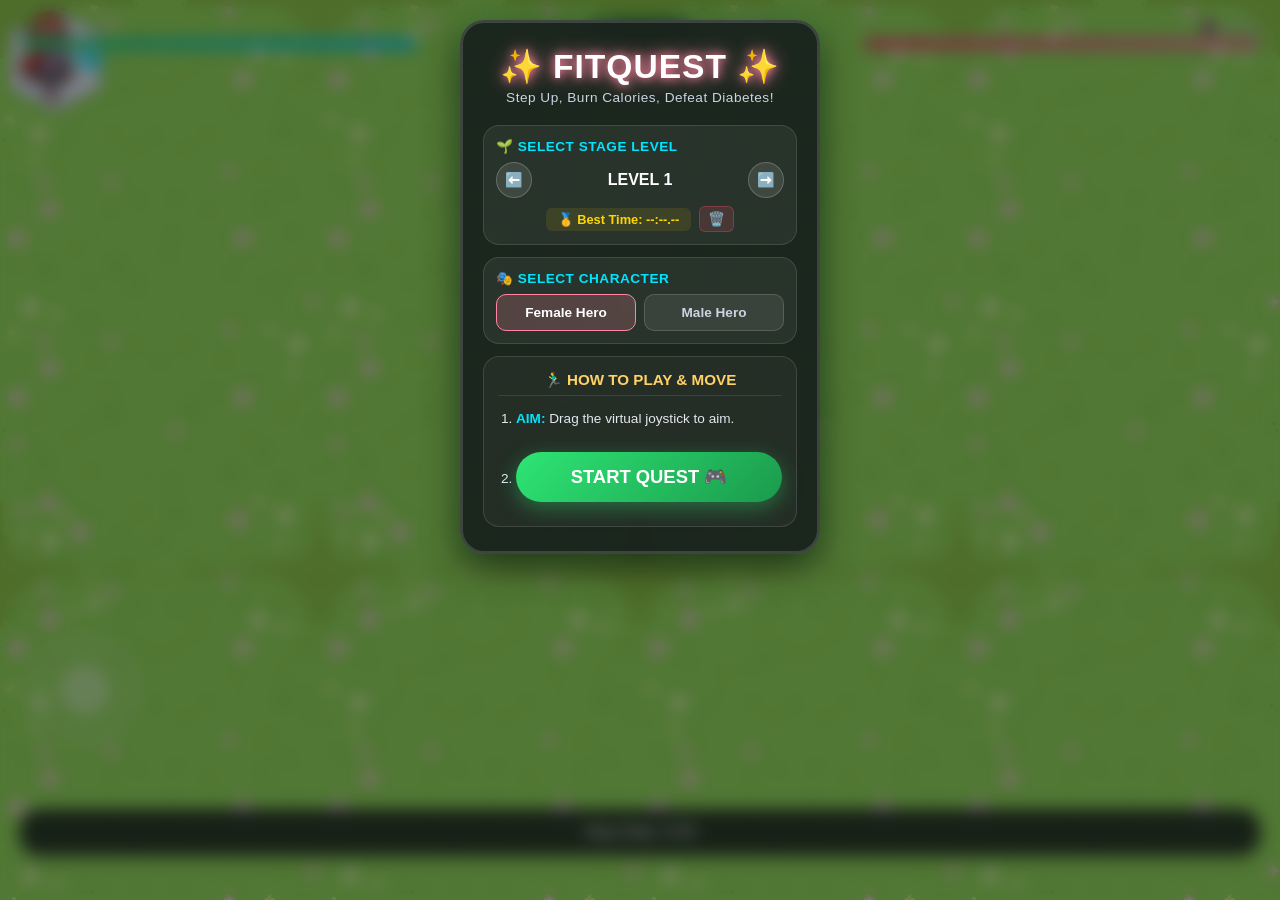
==== index.html @ 46f4a45c "Update index.html Since we updated game.js to handle DOM caching inside a DOMContentLoaded listener," ====
<!DOCTYPE html>
<html lang="en">
<head>
  <meta charset="UTF-8">
  <meta name="viewport" content="width=device-width, initial-scale=1.0, user-scalable=no">
  <title>FitQuest</title>
  <link rel="manifest" href="manifest.json">
  <link rel="stylesheet" href="styles.css">
</head>
<body>

<div id="game-container">
  <div id="field-decorations"></div>
  <div id="obstacles-layer"></div>

  <div id="overlay">
    <div class="menu-card">
      <h1 id="menu-title">✨ FITQUEST ✨</h1>
      <p class="menu-subtitle">Step Up, Burn Calories, Defeat Diabetes!</p>
      
      <div class="setup-box interactive-panel" id="menu-setup-level">
        <h3>🌱 Select Stage Level</h3>
        <div class="level-arrow-container">
          <button class="arrow-btn" id="prev-lvl-btn" onclick="changeMenuLevel(-1)">⬅️</button>
          <span id="menu-level-display">LEVEL 1</span>
          <button class="arrow-btn" id="next-lvl-btn" onclick="changeMenuLevel(1)">➡️</button>
        </div>
        
        <div class="score-row-wrapper">
          <div id="high-score-display">🥇 Best Time: --:--.--</div>
          <button class="reset-score-btn" title="Reset level score" onclick="wipeCurrentLevelScore()">🗑️</button>
        </div>
      </div>

      <div class="setup-box interactive-panel" id="menu-setup-char">
        <h3>🎭 Select Character</h3>
        <div class="char-toggle-container">
          <button class="char-btn active-pink" id="btn-female" onclick="selectGender('female')">Female Hero</button>
          <button class="char-btn" id="btn-male" onclick="selectGender('male')">Male Hero</button>
        </div>
      </div>
      
      <div class="how-to-play-box interactive-panel" id="menu-instructions">
        <h3>🏃‍♂️ HOW TO PLAY & MOVE</h3>
        <ol>
          <li><span class="step-highlight">AIM:</span> Drag the virtual joystick to aim.</li>
          <li><span class="MOVE:</span> Walk/Jog in place to move your hero.</li>
        </ol>
      </div>

      <div id="menu-actions-container">
        <button class="cta-btn pulse-button" id="action-btn" onclick="igniteEngine()">START QUEST 🎮</button>
      </div>
    </div>
  </div>

  <div id="player"><div id="nav-arrow"><div class="arrow-stem"></div><div class="arrow-head"></div></div></div>
  <div id="enemy"></div>
  <div id="powerup-item" class="float-item"></div>
  <div id="joy-boundary"><div id="joy-stick"></div></div>

  <div id="ui-layer">
    <div class="top-bar">
      <div class="hp-housing"><div class="hp-label">💚 Hero</div><div class="hp-track"><div id="p-fill" class="hp-fill"></div></div></div>
      <div class="center-ui-badges"><div id="timer-badge">⏱️ 00:00.00</div></div>
      <div class="hp-housing" style="text-align: right;"><div class="hp-label">😈 Sugar</div><div class="hp-track"><div id="e-fill" class="hp-fill"></div></div></div>
    </div>
    <div class="control-deck">
      <div id="motion-display">Step Rate: 0.00</div>
    </div>
  </div>
</div>

<script src="game.js" defer></script>

<script>
  if ('serviceWorker' in navigator) {
    window.addEventListener('load', () => {
      navigator.serviceWorker.register('./sw.js')
        .catch(err => console.error('SW Failed:', err));
    });
  }
</script>

</body>
</html>
---- styles.css ----
:root {
  --primary: #2ee575;
  --danger: #ff4d6d;
  --powerup: #ffd166;
  --sugar-white: #ffffff;
  --kawaii-pink: #ff85a2;
  --panel-bg: rgba(25, 35, 30, 0.96); /* Dark solid panel color */
}

* {
  box-sizing: border-box;
  user-select: none;
  -webkit-user-select: none;
}

body {
  margin: 0;
  padding: 0;
  overflow: hidden;
  font-family: -apple-system, BlinkMacSystemFont, "Segoe UI", Roboto, Arial, sans-serif;
  background: #5cba5c;
  color: #fff;
}

#game-container {
  position: relative;
  width: 100vw;
  height: 100vh;
  background-image: url('assets/background.png');
  background-repeat: repeat;           
  background-size: 320px auto;         
  background-position: 0px 0px;
  background-color: #5cba5c;
  overflow: hidden;
  touch-action: none;
}

/* HALANGAN COKLAT & ENVIRONMENT ELEMENTS */
.chocolate-wall {
  position: absolute;
  background-image: url('assets/choco-bar.png');
  background-repeat: repeat;
  background-size: 50px 50px;
  background-position: top left;
  border: 4px solid #5a3820;
  border-radius: 8px;
  box-shadow: inset 0 0 12px rgba(0,0,0,0.6), 0 6px 12px rgba(0,0,0,0.45);
  z-index: 4; /* Keeps walls on the ground layer */
}

.chocolate-wall::before {
  content: '';
  position: absolute;
  top: 2px; left: 2px; right: 2px; bottom: 2px;
  border: 1px dashed rgba(255, 255, 255, 0.25);
  border-radius: 6px;
  pointer-events: none;
}

.field-item {
  position: absolute;
  font-size: 1.1rem;
  pointer-events: none;
  opacity: 0.8;
  z-index: 2;
}

.sugar-puddle {
  position: absolute;
  width: 80px; 
  height: 35px;
  background: rgba(139, 92, 246, 0.5); 
  border-radius: 50%;
  box-shadow: 0 0 14px #8b5cf6;
  z-index: 4; /* Keeps puddles flat on the ground */
}

/* CHARACTERS (HERO & BOSS) */
#enemy {
  position: absolute;
  width: 120px;
  height: 120px;
  background-image: url('assets/sugar-cube.png');
  background-repeat: no-repeat;
  background-size: contain;
  background-position: center center; 
  image-rendering: pixelated;
  z-index: 12; /* FIX: Lifts the boss high enough to clear chocolate walls/puddles */
  transform-origin: center center;
  animation: enemyIdleAnimation 1.4s infinite alternate ease-in-out;
  transition: filter 0.3s;
}
#enemy.shielded {
  filter: drop-shadow(0 0 15px #ffffff) brightness(1.2);
}

#player {
  position: absolute;
  width: 100px;           
  height: 100px;          
  will-change: left, top;
  background-image: url('assets/hero-sprite.png'); 
  background-repeat: no-repeat;
  background-size: 300% 400%;   
  background-position: 50% 0%;  
  image-rendering: pixelated;   
  z-index: 13; /* FIX: Keeps player above environment and slightly in front of boss */
  transition: filter 0.2s;
}
#player.sticky-slow {
  filter: sepia(0.5) saturate(2) hue-rotate(-45deg) brightness(0.8);
}

/* PROJECTILES & ITEMS */
.sugar-glob {
  position: absolute;
  width: 24px;
  height: 24px;
  background: radial-gradient(circle, #ffffff 20%, #ffccd5 80%, transparent 100%);
  border-radius: 4px;
  box-shadow: 0 0 15px var(--sugar-white);
  z-index: 14;
}

#powerup-item {
  position: absolute;
  width: 50px; 
  height: 50px; 
  background-image: url('assets/apple.png');
  background-repeat: no-repeat;
  background-size: contain;
  background-position: center;
  image-rendering: pixelated;
  filter: drop-shadow(0 0 12px var(--powerup));
  display: none;
  z-index: 11;
}

#nav-arrow {
  position: absolute;
  top: 50px; 
  left: 50px;
  display: flex;
  align-items: center;
  justify-content: flex-start;
  pointer-events: none;
  transform-origin: 0px 0px; 
  z-index: 15;
  filter: drop-shadow(0 0 8px #00e5ff);
}
.arrow-stem {
  height: 6px;
  width: 40px; 
  background: linear-gradient(90deg, rgba(0, 229, 255, 0.1) 0%, rgba(0, 229, 255, 1) 100%);
  border-radius: 3px;
}
.arrow-head {
  width: 0; height: 0;
  border-top: 10px solid transparent;
  border-bottom: 10px solid transparent;
  border-left: 14px solid #00e5ff;
  margin-left: -2px;
}

/* MAIN MENU OVERLAY */
#overlay {
  position: absolute;
  top: 0;
  left: 0;
  width: 100%;
  height: 100%;
  background: rgba(15, 20, 18, 0.5); 
  backdrop-filter: blur(8px);
  -webkit-backdrop-filter: blur(8px);
  display: flex;
  flex-direction: column;
  justify-content: flex-start;
  align-items: center;
  z-index: 100;
  padding: 20px 10px;
  overflow-y: auto; 
  touch-action: pan-y; 
  -webkit-overflow-scrolling: touch;
}

.menu-card {
  background: var(--panel-bg); /* FIX: Fixes transparency, rendering full solid card background */
  border: 3px solid rgba(255, 255, 255, 0.15);
  border-radius: 24px;
  padding: 24px 20px;
  width: 100%;
  max-width: 360px;
  box-shadow: 0 12px 35px rgba(0, 0, 0, 0.6), 0 0 20px rgba(46, 229, 117, 0.15);
  display: flex;
  flex-direction: column;
  align-items: center;
  color: #ffffff;
}

#menu-title {
  margin: 0 0 4px 0;
  font-size: 2.1rem;
  font-weight: 900;
  color: #ffffff;
  text-shadow: 0 0 10px var(--kawaii-pink), 0 0 20px var(--kawaii-pink);
  letter-spacing: 1px;
  text-align: center;
  animation: titleFloat 2.5s infinite alternate ease-in-out;
}

@keyframes titleFloat {
  0% { transform: translateY(0px) scale(1); }
  100% { transform: translateY(-4px) scale(1.02); }
}

.menu-subtitle {
  margin: 0 0 20px 0;
  font-size: 0.85rem;
  color: #cbd5e1;
  font-weight: 500;
  letter-spacing: 0.5px;
  text-align: center;
}

.interactive-panel {
  transition: transform 0.2s, border-color 0.2s, box-shadow 0.2s;
}

.setup-box {
  background: rgba(255, 255, 255, 0.06);
  border: 1.5px solid rgba(255, 255, 255, 0.12);
  border-radius: 16px;
  padding: 12px;
  margin-bottom: 12px;
  width: 100%;
}

.setup-box h3 {
  margin: 0 0 8px 0;
  color: #00e5ff;
  font-size: 0.85rem;
  text-transform: uppercase;
  letter-spacing: 0.5px;
}

.level-arrow-container {
  display: flex;
  align-items: center;
  justify-content: space-between;
  margin-top: 4px;
  font-weight: bold;
  font-size: 1rem;
  color: #ffffff;
}

.arrow-btn {
  background: rgba(255, 255, 255, 0.1);
  border: 1px solid rgba(255, 255, 255, 0.2);
  color: white;
  border-radius: 50%;
  width: 36px;
  height: 36px;
  cursor: pointer;
  display: flex;
  align-items: center;
  justify-content: center;
  font-size: 0.9rem;
}
.arrow-btn:active { transform: scale(0.85); }

.score-row-wrapper {
  display: flex;
  align-items: center;
  justify-content: center;
  gap: 8px;
  margin-top: 8px;
}

#high-score-display {
  font-size: 0.8rem;
  color: #ffd700;
  font-weight: bold;
  background: rgba(255, 215, 0, 0.1);
  padding: 4px 12px;
  border-radius: 6px;
}

.reset-score-btn {
  background: rgba(255, 77, 109, 0.15);
  border: 1px solid rgba(255, 77, 109, 0.3);
  color: #ff4d6d;
  font-size: 0.85rem;
  padding: 4px 8px;
  border-radius: 6px;
  cursor: pointer;
}

.char-toggle-container {
  display: flex;
  gap: 8px;
  justify-content: center;
  margin-top: 4px;
}

.char-btn {
  flex: 1;
  background: rgba(255, 255, 255, 0.08);
  border: 1.5px solid rgba(255, 255, 255, 0.15);
  color: #cbd5e1;
  padding: 10px;
  border-radius: 10px;
  cursor: pointer;
  font-weight: bold;
  font-size: 0.85rem;
}
.char-btn.active-pink {
  background: rgba(255, 133, 162, 0.2);
  border-color: var(--kawaii-pink);
  color: #fff;
}

.safety-warning-box {
  background: rgba(255, 77, 109, 0.1);
  border: 1.5px dashed var(--danger);
  border-radius: 14px;
  padding: 12px;
  margin: 12px 0;
  width: 100%;
}

.how-to-play-box {
  background: rgba(255, 255, 255, 0.04);
  border: 1.5px solid rgba(255, 255, 255, 0.12);
  border-radius: 16px;
  padding: 14px;
  width: 100%;
  text-align: left;
}
.how-to-play-box h3 {
  margin: 0 0 12px 0;
  color: #ffd166;
  font-size: 0.95rem;
  text-transform: uppercase;
  text-align: center;
  border-bottom: 1px solid rgba(255,255,255,0.1);
  padding-bottom: 6px;
}

#target-boss-preview {
  display: flex;
  align-items: center;
  background: rgba(255, 77, 109, 0.12);
  border: 1px solid rgba(255, 77, 109, 0.25);
  border-radius: 10px;
  padding: 10px;
  margin-bottom: 14px;
}

.boss-avatar-frame {
  width: 44px;
  height: 44px;
  background-image: url('assets/sugar-cube.png');
  background-size: contain;
  background-repeat: no-repeat;
  background-position: center;
  border-right: 1px solid rgba(255, 77, 109, 0.2);
  padding-right: 8px;
  margin-right: 10px;
  flex-shrink: 0;
  image-rendering: pixelated;
}

.boss-instruction-text {
  font-size: 0.78rem;
  color: #e2e8f0;
  line-height: 1.4;
}

.how-to-play-box ol {
  margin: 0;
  padding-left: 18px;
  color: #e2e8f0;
  font-size: 0.85rem;
  line-height: 1.6;
}
.how-to-play-box li { margin-bottom: 10px; }
.step-highlight { color: #00e5ff; font-weight: bold; }

.cta-btn {
  background: linear-gradient(135deg, #2ee575 0%, #1b9a4c 100%);
  border: none;
  color: #fff;
  padding: 14px 0;
  width: 100%;
  font-size: 1.15rem;
  font-weight: 800;
  border-radius: 40px;
  cursor: pointer;
  box-shadow: 0 6px 20px rgba(46, 229, 117, 0.35);
  margin-top: 12px;
}
.cta-btn:active { transform: scale(0.95); }
.pulse-button { animation: buttonPulseGlow 1.8s infinite alternate ease-in-out; }

@keyframes buttonPulseGlow {
  0% { box-shadow: 0 0 10px rgba(46, 229, 117, 0.3); }
  100% { box-shadow: 0 0 25px rgba(46, 229, 117, 0.65); }
}

/* UI SKRIN UTAMA (IN-GAME HEADS-UP DISPLAY) */
#ui-layer {
  position: absolute;
  top: 0; left: 0;
  width: 100%; height: 100%;
  pointer-events: none;
  display: flex;
  flex-direction: column;
  justify-content: space-between;
  padding: 20px;
  z-index: 50; /* Sits over the playing field characters */
}

.top-bar { display: flex; justify-content: space-between; width: 100%; align-items: flex-start; }
.hp-housing { width: 32%; }
.hp-label { font-size: 0.72rem; text-transform: uppercase; margin-bottom: 4px; color: #fff; font-weight: bold; text-shadow: 1px 1px 2px rgba(0,0,0,0.6); }
.hp-track { width: 100%; height: 12px; background: rgba(20,25,22,0.8); border: 1.5px solid rgba(255,255,255,0.2); border-radius: 6px; overflow: hidden; }
.hp-fill { height: 100%; width: 100%; transition: width 0.15s ease-out; }
#p-fill { background: linear-gradient(90deg, #2ee575, #00e5ff); }
#e-fill { background: linear-gradient(90deg, #ff4d6d, #ff85a2); }

.center-ui-badges { display: flex; flex-direction: column; align-items: center; gap: 4px; width: 32%; }
#level-badge {
  background: rgba(20, 25, 22, 0.85);
  border: 1px solid rgba(255,255,255,0.2);
  padding: 3px 10px;
  border-radius: 20px;
  font-size: 0.75rem;
  font-weight: bold;
  color: var(--powerup);
}
#timer-badge {
  background: rgba(0, 0, 0, 0.6);
  border: 1px solid rgba(0, 229, 255, 0.3);
  padding: 2px 8px;
  border-radius: 6px;
  font-size: 0.75rem;
  font-family: monospace;
  font-weight: bold;
  color: #00e5ff;
}

.control-deck {
  width: 100%;
  background: rgba(20, 28, 24, 0.9);
  border: 2px solid rgba(255, 255, 255, 0.1);
  border-radius: 20px;
  padding: 12px;
  text-align: center;
  backdrop-filter: blur(10px);
  margin-bottom: 25px; 
  box-shadow: 0 4px 15px rgba(0,0,0,0.3);
}

#status-msg { font-size: 0.95rem; font-weight: bold; color: #00e5ff; margin-bottom: 2px; height: 22px; }
.exercise-metrics { font-size: 0.75rem; color: #a7f3d0; text-transform: uppercase; letter-spacing: 0.3px; }

#joy-boundary {
  position: absolute;
  bottom: 155px; 
  left: 30px;
  width: 110px; height: 110px;
  background: rgba(255, 255, 255, 0.08);
  border: 2px solid rgba(255, 255, 255, 0.25);
  border-radius: 50%;
  display: flex;
  justify-content: center;
  align-items: center;
  z-index: 60; /* Higher than ui-layer background panels to keep responsive touch input */
  backdrop-filter: blur(3px);
}
#joy-stick {
  width: 44px; height: 44px;
  background: rgba(255, 255, 255, 0.35);
  border: 2px solid #fff;
  border-radius: 50%;
  pointer-events: none;
}

/* ANIMATIONS */
.attack-pulse { animation: hitPulse 0.2s ease-out; }
.hurt-flash { animation: redFlash 0.15s ease-in-out 2; }
.float-item { animation: bounceItem 0.8s infinite alternate ease-in-out; }

@keyframes hitPulse { 50% { transform: scale(1.3); filter: brightness(1.4); } }
@keyframes redFlash { 50% { opacity: 0.3; filter: brightness(2.5); } }
@keyframes bounceItem { 0% { transform: translateY(0); } 100% { transform: translateY(-8px); } }

@keyframes enemyIdleAnimation {
  0% { transform: scaleX(1) scaleY(1) translateY(0); }
  50% { transform: scaleX(1.05) scaleY(0.95) translateY(2px); }
  100% { transform: scaleX(0.95) scaleY(1.05) translateY(-2px); }
}
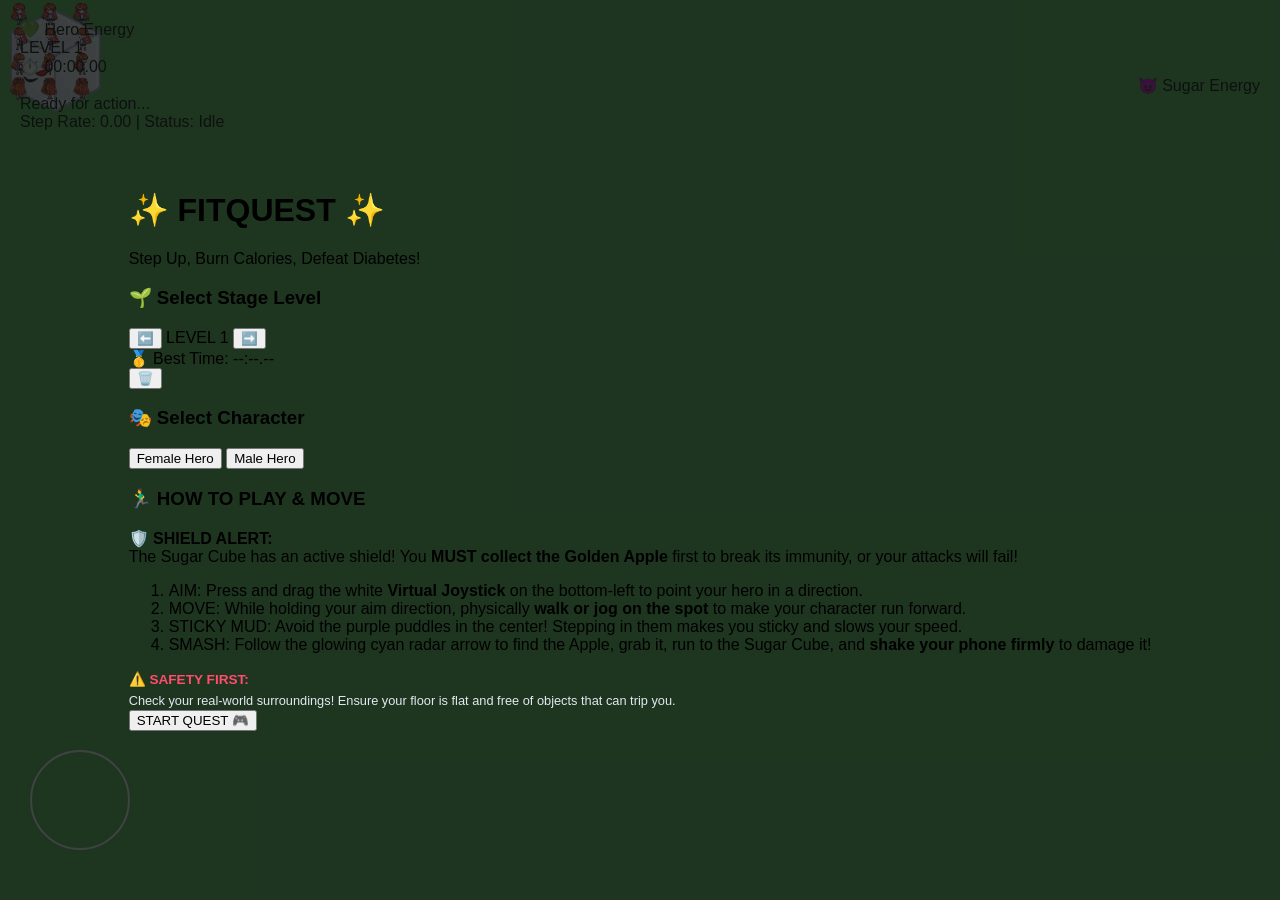
==== commit 21f7d7b3: "Update index.html old code" ====
--- a/index.html
+++ b/index.html
@@ -2,8 +2,8 @@
 <html lang="en">
 <head>
   <meta charset="UTF-8">
+  <title>FitQuest</title>
   <meta name="viewport" content="width=device-width, initial-scale=1.0, user-scalable=no">
-  <title>FitQuest</title>
   <link rel="manifest" href="manifest.json">
   <link rel="stylesheet" href="styles.css">
 </head>
@@ -42,42 +42,83 @@
       
       <div class="how-to-play-box interactive-panel" id="menu-instructions">
         <h3>🏃‍♂️ HOW TO PLAY & MOVE</h3>
+        
+        <div id="target-boss-preview">
+          <div class="boss-avatar-frame"></div>
+          <div class="boss-instruction-text">
+            <b>🛡️ SHIELD ALERT:</b><br>
+            The Sugar Cube has an active shield! You <b>MUST collect the Golden Apple</b> first to break its immunity, or your attacks will fail!
+          </div>
+        </div>
+
         <ol>
-          <li><span class="step-highlight">AIM:</span> Drag the virtual joystick to aim.</li>
-          <li><span class="MOVE:</span> Walk/Jog in place to move your hero.</li>
+          <li><span class="step-highlight">AIM:</span> Press and drag the white <b>Virtual Joystick</b> on the bottom-left to point your hero in a direction.</li>
+          <li><span class="step-highlight">MOVE:</span> While holding your aim direction, physically <b>walk or jog on the spot</b> to make your character run forward.</li>
+          <li><span class="step-highlight">STICKY MUD:</span> Avoid the purple puddles in the center! Stepping in them makes you sticky and slows your speed.</li>
+          <li><span class="step-highlight">SMASH:</span> Follow the glowing cyan radar arrow to find the Apple, grab it, run to the Sugar Cube, and <b>shake your phone firmly</b> to damage it!</li>
         </ol>
       </div>
 
-      <div id="menu-actions-container">
+      <div class="safety-warning-box" id="safety-box">
+        <b style="color: #ff4d6d; text-transform: uppercase; font-size: 0.85rem;">⚠️ Safety First:</b>
+        <p style="color: #e2e8f0; margin: 4px 0 0 0; font-size: 0.8rem; line-height: 1.4;">
+          Check your real-world surroundings! Ensure your floor is flat and free of objects that can trip you.
+        </p>
+      </div>
+
+      <div id="menu-actions-container" style="width: 100%;">
         <button class="cta-btn pulse-button" id="action-btn" onclick="igniteEngine()">START QUEST 🎮</button>
       </div>
     </div>
   </div>
 
-  <div id="player"><div id="nav-arrow"><div class="arrow-stem"></div><div class="arrow-head"></div></div></div>
+  <div id="player">
+    <div id="nav-arrow">
+      <div class="arrow-stem"></div>
+      <div class="arrow-head"></div>
+    </div>
+  </div>
+  
   <div id="enemy"></div>
   <div id="powerup-item" class="float-item"></div>
-  <div id="joy-boundary"><div id="joy-stick"></div></div>
+
+  <div id="joy-boundary">
+    <div id="joy-stick"></div>
+  </div>
 
   <div id="ui-layer">
     <div class="top-bar">
-      <div class="hp-housing"><div class="hp-label">💚 Hero</div><div class="hp-track"><div id="p-fill" class="hp-fill"></div></div></div>
-      <div class="center-ui-badges"><div id="timer-badge">⏱️ 00:00.00</div></div>
-      <div class="hp-housing" style="text-align: right;"><div class="hp-label">😈 Sugar</div><div class="hp-track"><div id="e-fill" class="hp-fill"></div></div></div>
+      <div class="hp-housing">
+        <div class="hp-label">💚 Hero Energy</div>
+        <div class="hp-track"><div id="p-fill" class="hp-fill"></div></div>
+      </div>
+      
+      <div class="center-ui-badges">
+        <div id="level-badge">LEVEL 1</div>
+        <div id="timer-badge">⏱️ 00:00.00</div>
+      </div>
+
+      <div class="hp-housing" style="text-align: right;">
+        <div class="hp-label">😈 Sugar Energy</div>
+        <div class="hp-track"><div id="e-fill" class="hp-fill"></div></div>
+      </div>
     </div>
+
     <div class="control-deck">
-      <div id="motion-display">Step Rate: 0.00</div>
+      <div id="status-msg">Ready for action...</div>
+      <div class="exercise-metrics" id="motion-display">Step Rate: 0.00 | Status: Idle</div>
     </div>
   </div>
 </div>
 
-<script src="game.js" defer></script>
+<script src="game.js"></script>
 
 <script>
   if ('serviceWorker' in navigator) {
     window.addEventListener('load', () => {
       navigator.serviceWorker.register('./sw.js')
-        .catch(err => console.error('SW Failed:', err));
+        .then(reg => console.log('FitQuest PWA Setup: Service Worker active!', reg.scope))
+        .catch(err => console.error('FitQuest PWA Setup: Registration failed.', err));
     });
   }
 </script>
--- a/styles.css
+++ b/styles.css
@@ -1,502 +1,85 @@
 :root {
   --primary: #2ee575;
   --danger: #ff4d6d;
-  --powerup: #ffd166;
-  --sugar-white: #ffffff;
-  --kawaii-pink: #ff85a2;
-  --panel-bg: rgba(25, 35, 30, 0.96); /* Dark solid panel color */
+  --panel-bg: rgba(25, 35, 30, 0.96);
 }
 
-* {
-  box-sizing: border-box;
-  user-select: none;
-  -webkit-user-select: none;
-}
+* { box-sizing: border-box; user-select: none; }
 
-body {
+body, html {
   margin: 0;
   padding: 0;
-  overflow: hidden;
-  font-family: -apple-system, BlinkMacSystemFont, "Segoe UI", Roboto, Arial, sans-serif;
+  width: 100%;
+  height: 100%;
+  overflow: hidden; /* Prevents unwanted scrolling */
   background: #5cba5c;
-  color: #fff;
+  font-family: sans-serif;
 }
 
 #game-container {
   position: relative;
   width: 100vw;
   height: 100vh;
-  background-image: url('assets/background.png');
-  background-repeat: repeat;           
-  background-size: 320px auto;         
-  background-position: 0px 0px;
-  background-color: #5cba5c;
   overflow: hidden;
-  touch-action: none;
+  touch-action: none; /* Crucial for joystick/movement */
 }
 
-/* HALANGAN COKLAT & ENVIRONMENT ELEMENTS */
-.chocolate-wall {
-  position: absolute;
-  background-image: url('assets/choco-bar.png');
-  background-repeat: repeat;
-  background-size: 50px 50px;
-  background-position: top left;
-  border: 4px solid #5a3820;
-  border-radius: 8px;
-  box-shadow: inset 0 0 12px rgba(0,0,0,0.6), 0 6px 12px rgba(0,0,0,0.45);
-  z-index: 4; /* Keeps walls on the ground layer */
-}
-
-.chocolate-wall::before {
-  content: '';
-  position: absolute;
-  top: 2px; left: 2px; right: 2px; bottom: 2px;
-  border: 1px dashed rgba(255, 255, 255, 0.25);
-  border-radius: 6px;
-  pointer-events: none;
-}
-
-.field-item {
-  position: absolute;
-  font-size: 1.1rem;
-  pointer-events: none;
-  opacity: 0.8;
-  z-index: 2;
-}
-
-.sugar-puddle {
-  position: absolute;
-  width: 80px; 
-  height: 35px;
-  background: rgba(139, 92, 246, 0.5); 
-  border-radius: 50%;
-  box-shadow: 0 0 14px #8b5cf6;
-  z-index: 4; /* Keeps puddles flat on the ground */
-}
-
-/* CHARACTERS (HERO & BOSS) */
-#enemy {
-  position: absolute;
-  width: 120px;
-  height: 120px;
-  background-image: url('assets/sugar-cube.png');
-  background-repeat: no-repeat;
-  background-size: contain;
-  background-position: center center; 
-  image-rendering: pixelated;
-  z-index: 12; /* FIX: Lifts the boss high enough to clear chocolate walls/puddles */
-  transform-origin: center center;
-  animation: enemyIdleAnimation 1.4s infinite alternate ease-in-out;
-  transition: filter 0.3s;
-}
-#enemy.shielded {
-  filter: drop-shadow(0 0 15px #ffffff) brightness(1.2);
-}
-
-#player {
-  position: absolute;
-  width: 100px;           
-  height: 100px;          
-  will-change: left, top;
-  background-image: url('assets/hero-sprite.png'); 
-  background-repeat: no-repeat;
-  background-size: 300% 400%;   
-  background-position: 50% 0%;  
-  image-rendering: pixelated;   
-  z-index: 13; /* FIX: Keeps player above environment and slightly in front of boss */
-  transition: filter 0.2s;
-}
-#player.sticky-slow {
-  filter: sepia(0.5) saturate(2) hue-rotate(-45deg) brightness(0.8);
-}
-
-/* PROJECTILES & ITEMS */
-.sugar-glob {
-  position: absolute;
-  width: 24px;
-  height: 24px;
-  background: radial-gradient(circle, #ffffff 20%, #ffccd5 80%, transparent 100%);
-  border-radius: 4px;
-  box-shadow: 0 0 15px var(--sugar-white);
-  z-index: 14;
-}
-
-#powerup-item {
-  position: absolute;
-  width: 50px; 
-  height: 50px; 
-  background-image: url('assets/apple.png');
-  background-repeat: no-repeat;
-  background-size: contain;
-  background-position: center;
-  image-rendering: pixelated;
-  filter: drop-shadow(0 0 12px var(--powerup));
-  display: none;
-  z-index: 11;
-}
-
-#nav-arrow {
-  position: absolute;
-  top: 50px; 
-  left: 50px;
-  display: flex;
-  align-items: center;
-  justify-content: flex-start;
-  pointer-events: none;
-  transform-origin: 0px 0px; 
-  z-index: 15;
-  filter: drop-shadow(0 0 8px #00e5ff);
-}
-.arrow-stem {
-  height: 6px;
-  width: 40px; 
-  background: linear-gradient(90deg, rgba(0, 229, 255, 0.1) 0%, rgba(0, 229, 255, 1) 100%);
-  border-radius: 3px;
-}
-.arrow-head {
-  width: 0; height: 0;
-  border-top: 10px solid transparent;
-  border-bottom: 10px solid transparent;
-  border-left: 14px solid #00e5ff;
-  margin-left: -2px;
-}
-
-/* MAIN MENU OVERLAY */
+/* --- OVERLAY: Always on top --- */
 #overlay {
   position: absolute;
   top: 0;
   left: 0;
   width: 100%;
   height: 100%;
-  background: rgba(15, 20, 18, 0.5); 
-  backdrop-filter: blur(8px);
-  -webkit-backdrop-filter: blur(8px);
-  display: flex;
-  flex-direction: column;
-  justify-content: flex-start;
-  align-items: center;
-  z-index: 100;
-  padding: 20px 10px;
-  overflow-y: auto; 
-  touch-action: pan-y; 
-  -webkit-overflow-scrolling: touch;
-}
-
-.menu-card {
-  background: var(--panel-bg); /* FIX: Fixes transparency, rendering full solid card background */
-  border: 3px solid rgba(255, 255, 255, 0.15);
-  border-radius: 24px;
-  padding: 24px 20px;
-  width: 100%;
-  max-width: 360px;
-  box-shadow: 0 12px 35px rgba(0, 0, 0, 0.6), 0 0 20px rgba(46, 229, 117, 0.15);
-  display: flex;
-  flex-direction: column;
-  align-items: center;
-  color: #ffffff;
-}
-
-#menu-title {
-  margin: 0 0 4px 0;
-  font-size: 2.1rem;
-  font-weight: 900;
-  color: #ffffff;
-  text-shadow: 0 0 10px var(--kawaii-pink), 0 0 20px var(--kawaii-pink);
-  letter-spacing: 1px;
-  text-align: center;
-  animation: titleFloat 2.5s infinite alternate ease-in-out;
-}
-
-@keyframes titleFloat {
-  0% { transform: translateY(0px) scale(1); }
-  100% { transform: translateY(-4px) scale(1.02); }
-}
-
-.menu-subtitle {
-  margin: 0 0 20px 0;
-  font-size: 0.85rem;
-  color: #cbd5e1;
-  font-weight: 500;
-  letter-spacing: 0.5px;
-  text-align: center;
-}
-
-.interactive-panel {
-  transition: transform 0.2s, border-color 0.2s, box-shadow 0.2s;
-}
-
-.setup-box {
-  background: rgba(255, 255, 255, 0.06);
-  border: 1.5px solid rgba(255, 255, 255, 0.12);
-  border-radius: 16px;
-  padding: 12px;
-  margin-bottom: 12px;
-  width: 100%;
-}
-
-.setup-box h3 {
-  margin: 0 0 8px 0;
-  color: #00e5ff;
-  font-size: 0.85rem;
-  text-transform: uppercase;
-  letter-spacing: 0.5px;
-}
-
-.level-arrow-container {
-  display: flex;
-  align-items: center;
-  justify-content: space-between;
-  margin-top: 4px;
-  font-weight: bold;
-  font-size: 1rem;
-  color: #ffffff;
-}
-
-.arrow-btn {
-  background: rgba(255, 255, 255, 0.1);
-  border: 1px solid rgba(255, 255, 255, 0.2);
-  color: white;
-  border-radius: 50%;
-  width: 36px;
-  height: 36px;
-  cursor: pointer;
-  display: flex;
-  align-items: center;
-  justify-content: center;
-  font-size: 0.9rem;
-}
-.arrow-btn:active { transform: scale(0.85); }
-
-.score-row-wrapper {
-  display: flex;
-  align-items: center;
-  justify-content: center;
-  gap: 8px;
-  margin-top: 8px;
-}
-
-#high-score-display {
-  font-size: 0.8rem;
-  color: #ffd700;
-  font-weight: bold;
-  background: rgba(255, 215, 0, 0.1);
-  padding: 4px 12px;
-  border-radius: 6px;
-}
-
-.reset-score-btn {
-  background: rgba(255, 77, 109, 0.15);
-  border: 1px solid rgba(255, 77, 109, 0.3);
-  color: #ff4d6d;
-  font-size: 0.85rem;
-  padding: 4px 8px;
-  border-radius: 6px;
-  cursor: pointer;
-}
-
-.char-toggle-container {
-  display: flex;
-  gap: 8px;
-  justify-content: center;
-  margin-top: 4px;
-}
-
-.char-btn {
-  flex: 1;
-  background: rgba(255, 255, 255, 0.08);
-  border: 1.5px solid rgba(255, 255, 255, 0.15);
-  color: #cbd5e1;
-  padding: 10px;
-  border-radius: 10px;
-  cursor: pointer;
-  font-weight: bold;
-  font-size: 0.85rem;
-}
-.char-btn.active-pink {
-  background: rgba(255, 133, 162, 0.2);
-  border-color: var(--kawaii-pink);
-  color: #fff;
-}
-
-.safety-warning-box {
-  background: rgba(255, 77, 109, 0.1);
-  border: 1.5px dashed var(--danger);
-  border-radius: 14px;
-  padding: 12px;
-  margin: 12px 0;
-  width: 100%;
-}
-
-.how-to-play-box {
-  background: rgba(255, 255, 255, 0.04);
-  border: 1.5px solid rgba(255, 255, 255, 0.12);
-  border-radius: 16px;
-  padding: 14px;
-  width: 100%;
-  text-align: left;
-}
-.how-to-play-box h3 {
-  margin: 0 0 12px 0;
-  color: #ffd166;
-  font-size: 0.95rem;
-  text-transform: uppercase;
-  text-align: center;
-  border-bottom: 1px solid rgba(255,255,255,0.1);
-  padding-bottom: 6px;
-}
-
-#target-boss-preview {
-  display: flex;
-  align-items: center;
-  background: rgba(255, 77, 109, 0.12);
-  border: 1px solid rgba(255, 77, 109, 0.25);
-  border-radius: 10px;
-  padding: 10px;
-  margin-bottom: 14px;
-}
-
-.boss-avatar-frame {
-  width: 44px;
-  height: 44px;
-  background-image: url('assets/sugar-cube.png');
-  background-size: contain;
-  background-repeat: no-repeat;
-  background-position: center;
-  border-right: 1px solid rgba(255, 77, 109, 0.2);
-  padding-right: 8px;
-  margin-right: 10px;
-  flex-shrink: 0;
-  image-rendering: pixelated;
-}
-
-.boss-instruction-text {
-  font-size: 0.78rem;
-  color: #e2e8f0;
-  line-height: 1.4;
-}
-
-.how-to-play-box ol {
-  margin: 0;
-  padding-left: 18px;
-  color: #e2e8f0;
-  font-size: 0.85rem;
-  line-height: 1.6;
-}
-.how-to-play-box li { margin-bottom: 10px; }
-.step-highlight { color: #00e5ff; font-weight: bold; }
-
-.cta-btn {
-  background: linear-gradient(135deg, #2ee575 0%, #1b9a4c 100%);
-  border: none;
-  color: #fff;
-  padding: 14px 0;
-  width: 100%;
-  font-size: 1.15rem;
-  font-weight: 800;
-  border-radius: 40px;
-  cursor: pointer;
-  box-shadow: 0 6px 20px rgba(46, 229, 117, 0.35);
-  margin-top: 12px;
-}
-.cta-btn:active { transform: scale(0.95); }
-.pulse-button { animation: buttonPulseGlow 1.8s infinite alternate ease-in-out; }
-
-@keyframes buttonPulseGlow {
-  0% { box-shadow: 0 0 10px rgba(46, 229, 117, 0.3); }
-  100% { box-shadow: 0 0 25px rgba(46, 229, 117, 0.65); }
-}
-
-/* UI SKRIN UTAMA (IN-GAME HEADS-UP DISPLAY) */
-#ui-layer {
-  position: absolute;
-  top: 0; left: 0;
-  width: 100%; height: 100%;
-  pointer-events: none;
-  display: flex;
-  flex-direction: column;
-  justify-content: space-between;
-  padding: 20px;
-  z-index: 50; /* Sits over the playing field characters */
-}
-
-.top-bar { display: flex; justify-content: space-between; width: 100%; align-items: flex-start; }
-.hp-housing { width: 32%; }
-.hp-label { font-size: 0.72rem; text-transform: uppercase; margin-bottom: 4px; color: #fff; font-weight: bold; text-shadow: 1px 1px 2px rgba(0,0,0,0.6); }
-.hp-track { width: 100%; height: 12px; background: rgba(20,25,22,0.8); border: 1.5px solid rgba(255,255,255,0.2); border-radius: 6px; overflow: hidden; }
-.hp-fill { height: 100%; width: 100%; transition: width 0.15s ease-out; }
-#p-fill { background: linear-gradient(90deg, #2ee575, #00e5ff); }
-#e-fill { background: linear-gradient(90deg, #ff4d6d, #ff85a2); }
-
-.center-ui-badges { display: flex; flex-direction: column; align-items: center; gap: 4px; width: 32%; }
-#level-badge {
-  background: rgba(20, 25, 22, 0.85);
-  border: 1px solid rgba(255,255,255,0.2);
-  padding: 3px 10px;
-  border-radius: 20px;
-  font-size: 0.75rem;
-  font-weight: bold;
-  color: var(--powerup);
-}
-#timer-badge {
-  background: rgba(0, 0, 0, 0.6);
-  border: 1px solid rgba(0, 229, 255, 0.3);
-  padding: 2px 8px;
-  border-radius: 6px;
-  font-size: 0.75rem;
-  font-family: monospace;
-  font-weight: bold;
-  color: #00e5ff;
-}
-
-.control-deck {
-  width: 100%;
-  background: rgba(20, 28, 24, 0.9);
-  border: 2px solid rgba(255, 255, 255, 0.1);
-  border-radius: 20px;
-  padding: 12px;
-  text-align: center;
-  backdrop-filter: blur(10px);
-  margin-bottom: 25px; 
-  box-shadow: 0 4px 15px rgba(0,0,0,0.3);
-}
-
-#status-msg { font-size: 0.95rem; font-weight: bold; color: #00e5ff; margin-bottom: 2px; height: 22px; }
-.exercise-metrics { font-size: 0.75rem; color: #a7f3d0; text-transform: uppercase; letter-spacing: 0.3px; }
-
-#joy-boundary {
-  position: absolute;
-  bottom: 155px; 
-  left: 30px;
-  width: 110px; height: 110px;
-  background: rgba(255, 255, 255, 0.08);
-  border: 2px solid rgba(255, 255, 255, 0.25);
-  border-radius: 50%;
+  background: rgba(15, 20, 18, 0.8);
   display: flex;
   justify-content: center;
   align-items: center;
-  z-index: 60; /* Higher than ui-layer background panels to keep responsive touch input */
-  backdrop-filter: blur(3px);
-}
-#joy-stick {
-  width: 44px; height: 44px;
-  background: rgba(255, 255, 255, 0.35);
-  border: 2px solid #fff;
-  border-radius: 50%;
-  pointer-events: none;
+  z-index: 100; /* Ensures menu is above everything */
 }
 
-/* ANIMATIONS */
-.attack-pulse { animation: hitPulse 0.2s ease-out; }
-.hurt-flash { animation: redFlash 0.15s ease-in-out 2; }
-.float-item { animation: bounceItem 0.8s infinite alternate ease-in-out; }
+/* --- GAME ELEMENTS --- */
+#player, #enemy, #powerup-item {
+  position: absolute;
+  background-size: contain;
+  background-repeat: no-repeat;
+}
 
-@keyframes hitPulse { 50% { transform: scale(1.3); filter: brightness(1.4); } }
-@keyframes redFlash { 50% { opacity: 0.3; filter: brightness(2.5); } }
-@keyframes bounceItem { 0% { transform: translateY(0); } 100% { transform: translateY(-8px); } }
+#player {
+  width: 100px;
+  height: 100px;
+  z-index: 10;
+  background-image: url('assets/hero-sprite.png');
+}
 
-@keyframes enemyIdleAnimation {
-  0% { transform: scaleX(1) scaleY(1) translateY(0); }
-  50% { transform: scaleX(1.05) scaleY(0.95) translateY(2px); }
-  100% { transform: scaleX(0.95) scaleY(1.05) translateY(-2px); }
+#enemy {
+  width: 120px;
+  height: 120px;
+  z-index: 5;
+  background-image: url('assets/sugar-cube.png');
 }
+
+/* --- UI LAYER: Above game but below overlay --- */
+#ui-layer {
+  position: absolute;
+  top: 0;
+  left: 0;
+  width: 100%;
+  height: 100%;
+  pointer-events: none; /* Allows clicks to pass through to the game */
+  z-index: 50;
+  padding: 20px;
+}
+
+/* --- JOYSTICK --- */
+#joy-boundary {
+  position: absolute;
+  bottom: 50px;
+  left: 30px;
+  width: 100px;
+  height: 100px;
+  border: 2px solid white;
+  border-radius: 50%;
+  pointer-events: auto; /* Required for touch input */
+  z-index: 60;
+}
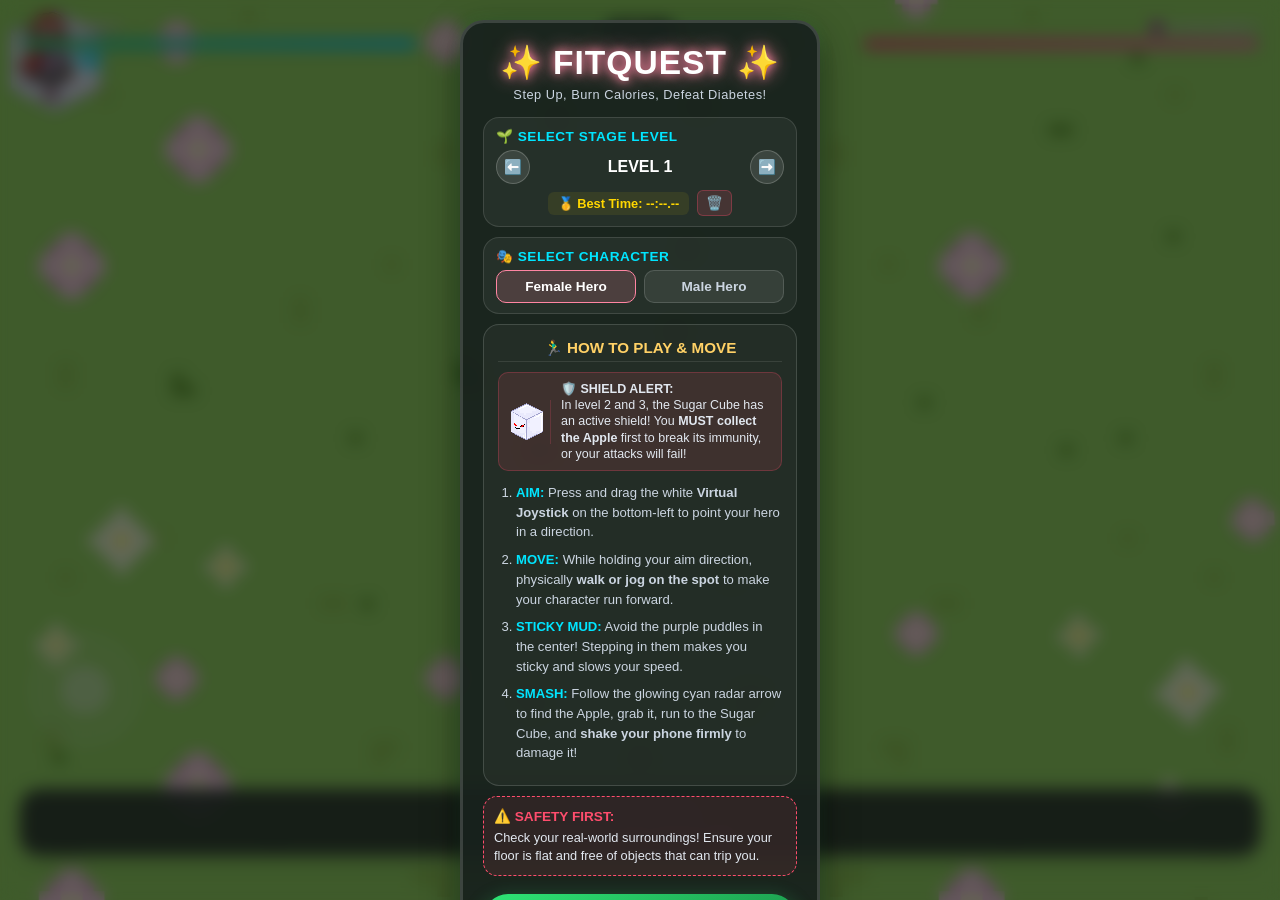
==== commit 2aba7290: "Update index.html fixed the word about apple" ====
--- a/index.html
+++ b/index.html
@@ -47,7 +47,7 @@
           <div class="boss-avatar-frame"></div>
           <div class="boss-instruction-text">
             <b>🛡️ SHIELD ALERT:</b><br>
-            The Sugar Cube has an active shield! You <b>MUST collect the Golden Apple</b> first to break its immunity, or your attacks will fail!
+            In level 2 and 3, the Sugar Cube has an active shield! You <b>MUST collect the Apple</b> first to break its immunity, or your attacks will fail!
           </div>
         </div>
 
--- a/styles.css
+++ b/styles.css
@@ -1,85 +1,514 @@
 :root {
   --primary: #2ee575;
   --danger: #ff4d6d;
-  --panel-bg: rgba(25, 35, 30, 0.96);
-}
-
-* { box-sizing: border-box; user-select: none; }
-
-body, html {
+  --powerup: #ffd166;
+  --sugar-white: #ffffff;
+  --kawaii-pink: #ff85a2;
+  --panel-bg: rgba(28, 32, 43, 0.82);
+}
+
+* {
+  box-sizing: border-box;
+  user-select: none;
+  -webkit-user-select: none;
+}
+
+body {
   margin: 0;
   padding: 0;
-  width: 100%;
-  height: 100%;
-  overflow: hidden; /* Prevents unwanted scrolling */
+  overflow: hidden;
+  font-family: -apple-system, BlinkMacSystemFont, "Segoe UI", Roboto, Arial, sans-serif;
   background: #5cba5c;
-  font-family: sans-serif;
+  color: #fff;
 }
 
 #game-container {
   position: relative;
   width: 100vw;
   height: 100vh;
+  background-image: url('assets/background.png');
+  background-size: cover;
+  background-position: center;
+  background-repeat: no-repeat;
+  background-color: #5cba5c;
   overflow: hidden;
-  touch-action: none; /* Crucial for joystick/movement */
-}
-
-/* --- OVERLAY: Always on top --- */
+  touch-action: none; /* Keeps gameplay screen from dragging */
+}
+
+/* SISTEM BLOK HALANGAN */
+.chocolate-wall {
+  position: absolute;
+  background-image: url('assets/choco-bar.png');
+  background-repeat: repeat;
+  background-size: 50px 50px;
+  background-position: top left;
+  border: 4px solid #5a3820;
+  border-radius: 8px;
+  box-shadow: inset 0 0 12px rgba(0,0,0,0.6), 0 6px 12px rgba(0,0,0,0.45);
+  z-index: 4;
+}
+
+.chocolate-wall::before {
+  content: '';
+  position: absolute;
+  top: 2px; left: 2px; right: 2px; bottom: 2px;
+  border: 1px dashed rgba(255, 255, 255, 0.25);
+  border-radius: 6px;
+  pointer-events: none;
+}
+
+.field-item {
+  position: absolute;
+  font-size: 1.1rem;
+  pointer-events: none;
+  opacity: 0.8;
+  z-index: 2;
+}
+
+/* INTERACTIVE MAIN MENU OVERLAY - FIXED FOR SCROLLING */
 #overlay {
   position: absolute;
   top: 0;
   left: 0;
   width: 100%;
   height: 100%;
-  background: rgba(15, 20, 18, 0.8);
-  display: flex;
+  background: rgba(18, 22, 20, 0.65);
+  backdrop-filter: blur(8px);
+  -webkit-backdrop-filter: blur(8px);
+  display: flex;
+  flex-direction: column;
+  justify-content: flex-start;
+  align-items: center;
+  z-index: 100;
+  padding: 20px 10px;
+  overflow-y: scroll; /* Forces mobile scroll layer path */
+  touch-action: pan-y; /* Crucial: Allows finger dragging up and down */
+  -webkit-overflow-scrolling: touch;
+}
+
+.menu-card {
+  background: rgba(25, 35, 30, 0.94);
+  border: 3px solid rgba(255, 255, 255, 0.15);
+  border-radius: 24px;
+  padding: 20px;
+  width: 100%;
+  max-width: 360px;
+  box-shadow: 0 12px 35px rgba(0, 0, 0, 0.5), 0 0 15px rgba(46, 229, 117, 0.1);
+  display: flex;
+  flex-direction: column;
+  align-items: center;
+}
+
+#menu-title {
+  margin: 0;
+  font-size: 2.1rem;
+  font-weight: 900;
+  color: #fff;
+  text-shadow: 0 0 10px var(--kawaii-pink), 0 0 20px var(--kawaii-pink);
+  letter-spacing: 1px;
+  text-align: center;
+  animation: titleFloat 2.5s infinite alternate ease-in-out;
+}
+@keyframes titleFloat {
+  0% { transform: translateY(0px) scale(1); }
+  100% { transform: translateY(-4px) scale(1.02); }
+}
+
+.menu-subtitle {
+  margin: 5px 0 15px 0;
+  font-size: 0.8rem;
+  color: #cbd5e1;
+  font-weight: 500;
+  letter-spacing: 0.5px;
+  text-align: center;
+}
+
+.interactive-panel {
+  transition: transform 0.2s, border-color 0.2s, box-shadow 0.2s;
+}
+
+.setup-box {
+  background: rgba(255, 255, 255, 0.05);
+  border: 1.5px solid rgba(255, 255, 255, 0.12);
+  border-radius: 16px;
+  padding: 10px 12px;
+  margin-bottom: 10px;
+  width: 100%;
+}
+
+.setup-box h3 {
+  margin: 0 0 6px 0;
+  color: #00e5ff;
+  font-size: 0.85rem;
+  text-transform: uppercase;
+  letter-spacing: 0.5px;
+}
+
+.level-arrow-container {
+  display: flex;
+  align-items: center;
+  justify-content: space-between;
+  margin-top: 4px;
+  font-weight: bold;
+  font-size: 1rem;
+}
+
+.arrow-btn {
+  background: rgba(255, 255, 255, 0.1);
+  border: 1px solid rgba(255, 255, 255, 0.2);
+  color: white;
+  border-radius: 50%;
+  width: 34px;
+  height: 34px;
+  cursor: pointer;
+  display: flex;
+  align-items: center;
   justify-content: center;
-  align-items: center;
-  z-index: 100; /* Ensures menu is above everything */
-}
-
-/* --- GAME ELEMENTS --- */
-#player, #enemy, #powerup-item {
-  position: absolute;
+  font-size: 0.9rem;
+}
+.arrow-btn:active { transform: scale(0.85); }
+
+.score-row-wrapper {
+  display: flex;
+  align-items: center;
+  justify-content: center;
+  gap: 8px;
+  margin-top: 6px;
+}
+
+#high-score-display {
+  font-size: 0.8rem;
+  color: #ffd700;
+  font-weight: bold;
+  background: rgba(255, 215, 0, 0.08);
+  padding: 4px 10px;
+  border-radius: 6px;
+}
+
+.reset-score-btn {
+  background: rgba(255, 77, 109, 0.15);
+  border: 1px solid rgba(255, 77, 109, 0.3);
+  color: #ff4d6d;
+  font-size: 0.85rem;
+  padding: 4px 8px;
+  border-radius: 6px;
+  cursor: pointer;
+}
+
+.char-toggle-container {
+  display: flex;
+  gap: 8px;
+  justify-content: center;
+  margin-top: 4px;
+}
+
+.char-btn {
+  flex: 1;
+  background: rgba(255, 255, 255, 0.08);
+  border: 1.5px solid rgba(255, 255, 255, 0.15);
+  color: #cbd5e1;
+  padding: 8px;
+  border-radius: 10px;
+  cursor: pointer;
+  font-weight: bold;
+  font-size: 0.85rem;
+}
+.char-btn.active-pink {
+  background: rgba(255, 133, 162, 0.18);
+  border-color: var(--kawaii-pink);
+  color: #fff;
+}
+
+.safety-warning-box {
+  background: rgba(255, 77, 109, 0.1);
+  border: 1.5px dashed var(--danger);
+  border-radius: 14px;
+  padding: 10px;
+  margin: 10px 0;
+  width: 100%;
+}
+
+.how-to-play-box {
+  background: rgba(255, 255, 255, 0.04);
+  border: 1.5px solid rgba(255, 255, 255, 0.15);
+  border-radius: 16px;
+  padding: 14px;
+  width: 100%;
+  text-align: left;
+}
+.how-to-play-box h3 {
+  margin: 0 0 10px 0;
+  color: #ffd166;
+  font-size: 0.95rem;
+  text-transform: uppercase;
+  text-align: center;
+  border-bottom: 1px solid rgba(255,255,255,0.1);
+  padding-bottom: 4px;
+}
+
+#target-boss-preview {
+  display: flex;
+  align-items: center;
+  background: rgba(255, 77, 109, 0.12);
+  border: 1px solid rgba(255, 77, 109, 0.25);
+  border-radius: 10px;
+  padding: 8px;
+  margin-bottom: 12px;
+}
+
+.boss-avatar-frame {
+  width: 44px;
+  height: 44px;
+  background-image: url('assets/sugar-cube.png');
   background-size: contain;
   background-repeat: no-repeat;
-}
-
+  background-position: center;
+  border-right: 1px solid rgba(255, 77, 109, 0.2);
+  padding-right: 8px;
+  margin-right: 10px;
+  flex-shrink: 0;
+  image-rendering: pixelated;
+}
+
+.boss-instruction-text {
+  font-size: 0.78rem;
+  color: #e2e8f0;
+  line-height: 1.3;
+}
+
+.how-to-play-box ol {
+  margin: 0;
+  padding-left: 18px;
+  color: #cbd5e1;
+  font-size: 0.82rem;
+  line-height: 1.5;
+}
+.how-to-play-box li { margin-bottom: 8px; }
+.step-highlight { color: #00e5ff; font-weight: bold; }
+
+.cta-btn {
+  background: linear-gradient(135deg, #2ee575 0%, #1b9a4c 100%);
+  border: none;
+  color: #fff;
+  padding: 14px 0;
+  width: 100%;
+  font-size: 1.15rem;
+  font-weight: 800;
+  border-radius: 40px;
+  cursor: pointer;
+  box-shadow: 0 6px 20px rgba(46, 229, 117, 0.35);
+  margin-top: 8px;
+}
+
+.secondary-btn {
+  background: rgba(255, 255, 255, 0.1);
+  border: 2px solid rgba(255, 255, 255, 0.2);
+  color: #fff;
+  padding: 14px 0;
+  width: 100%;
+  font-size: 1.15rem;
+  font-weight: 700;
+  border-radius: 40px;
+  cursor: pointer;
+  margin-top: 10px;
+  transition: all 0.2s;
+}
+
+.cta-btn:active, .secondary-btn:active { transform: scale(0.95); }
+
+.pulse-button { animation: buttonPulseGlow 1.8s infinite alternate ease-in-out; }
+@keyframes buttonPulseGlow {
+  0% { box-shadow: 0 0 10px rgba(46, 229, 117, 0.3); }
+  100% { box-shadow: 0 0 25px rgba(46, 229, 117, 0.65); }
+}
+
+/* GAMEPLAY ENTITIES */
 #player {
-  width: 100px;
-  height: 100px;
-  z-index: 10;
-  background-image: url('assets/hero-sprite.png');
+  position: absolute;
+  width: 100px;           
+  height: 100px;          
+  will-change: left, top;
+  background-image: url('assets/hero-sprite.png'); 
+  background-repeat: no-repeat;
+  background-size: 300% 400%;   
+  background-position: 50% 0%;  
+  image-rendering: pixelated;   
+  z-index: 6;
+  transition: filter 0.2s;
+}
+/* Visual indicator when stuck in mud puddle */
+#player.sticky-slow {
+  filter: sepia(0.5) saturate(2) hue-rotate(-45deg) brightness(0.8);
+}
+
+#nav-arrow {
+  position: absolute;
+  top: 50px; 
+  left: 50px;
+  display: flex;
+  align-items: center;
+  justify-content: flex-start;
+  pointer-events: none;
+  transform-origin: 0px 0px; 
+  z-index: 15;
+  filter: drop-shadow(0 0 8px #00e5ff);
+}
+.arrow-stem {
+  height: 6px;
+  width: 40px; 
+  background: linear-gradient(90deg, rgba(0, 229, 255, 0.1) 0%, rgba(0, 229, 255, 1) 100%);
+  border-radius: 3px;
+}
+.arrow-head {
+  width: 0; height: 0;
+  border-top: 10px solid transparent;
+  border-bottom: 10px solid transparent;
+  border-left: 14px solid #00e5ff;
+  margin-left: -2px;
 }
 
 #enemy {
+  position: absolute;
   width: 120px;
   height: 120px;
+  background-image: url('assets/sugar-cube.png');
+  background-repeat: no-repeat;
+  background-size: contain;
+  background-position: bottom center;
+  image-rendering: pixelated;
   z-index: 5;
-  background-image: url('assets/sugar-cube.png');
-}
-
-/* --- UI LAYER: Above game but below overlay --- */
+  transform-origin: bottom center;
+  animation: enemyIdleAnimation 1.4s infinite alternate ease-in-out;
+  transition: filter 0.3s;
+}
+/* White shield glow when immune */
+#enemy.shielded {
+  filter: drop-shadow(0 0 15px #ffffff) brightness(1.2);
+}
+
+.sugar-glob {
+  position: absolute;
+  width: 24px;
+  height: 24px;
+  background: radial-gradient(circle, #ffffff 20%, #ffccd5 80%, transparent 100%);
+  border-radius: 4px;
+  box-shadow: 0 0 15px var(--sugar-white);
+  z-index: 7;
+}
+
+.sugar-puddle {
+  position: absolute;
+  width: 80px; /* Slightly larger for clear center focus */
+  height: 35px;
+  background: rgba(139, 92, 246, 0.5); /* Violet sticky fluid color */
+  border-radius: 50%;
+  box-shadow: 0 0 14px #8b5cf6;
+  z-index: 4;
+}
+
+#powerup-item {
+  position: absolute;
+  width: 50px; 
+  height: 50px; 
+  background-image: url('assets/apple.png');
+  background-repeat: no-repeat;
+  background-size: contain;
+  background-position: center;
+  image-rendering: pixelated;
+  filter: drop-shadow(0 0 12px var(--powerup));
+  display: none;
+  z-index: 4;
+}
+
+.attack-pulse { animation: hitPulse 0.2s ease-out; }
+.hurt-flash { animation: redFlash 0.15s ease-in-out 2; }
+.float-item { animation: bounceItem 0.8s infinite alternate ease-in-out; }
+
+@keyframes hitPulse { 50% { transform: scale(1.3); filter: brightness(1.4); } }
+@keyframes redFlash { 50% { opacity: 0.3; filter: brightness(2.5); } }
+@keyframes bounceItem { 0% { transform: translateY(0); } 100% { transform: translateY(-8px); } }
+
+@keyframes enemyIdleAnimation {
+  0% { transform: scaleX(1) scaleY(1) translateY(0); }
+  50% { transform: scaleX(1.05) scaleY(0.95) translateY(2px); }
+  100% { transform: scaleX(0.95) scaleY(1.05) translateY(-2px); }
+}
+
+/* UI IN-GAME LAYER */
 #ui-layer {
   position: absolute;
-  top: 0;
-  left: 0;
-  width: 100%;
-  height: 100%;
-  pointer-events: none; /* Allows clicks to pass through to the game */
-  z-index: 50;
+  top: 0; left: 0;
+  width: 100%; height: 100%;
+  pointer-events: none;
+  display: flex;
+  flex-direction: column;
+  justify-content: space-between;
   padding: 20px;
-}
-
-/* --- JOYSTICK --- */
+  z-index: 10;
+}
+
+.top-bar { display: flex; justify-content: space-between; width: 100%; align-items: flex-start; }
+.hp-housing { width: 32%; }
+.hp-label { font-size: 0.72rem; text-transform: uppercase; margin-bottom: 4px; color: #fff; font-weight: bold; text-shadow: 1px 1px 2px rgba(0,0,0,0.6); }
+.hp-track { width: 100%; height: 12px; background: rgba(20,25,22,0.8); border: 1.5px solid rgba(255,255,255,0.2); border-radius: 6px; overflow: hidden; }
+.hp-fill { height: 100%; width: 100%; transition: width 0.15s ease-out; }
+#p-fill { background: linear-gradient(90deg, #2ee575, #00e5ff); }
+#e-fill { background: linear-gradient(90deg, #ff4d6d, #ff85a2); }
+
+.center-ui-badges { display: flex; flex-direction: column; align-items: center; gap: 4px; width: 32%; }
+#level-badge {
+  background: rgba(20, 25, 22, 0.85);
+  border: 1px solid rgba(255,255,255,0.2);
+  padding: 3px 10px;
+  border-radius: 20px;
+  font-size: 0.75rem;
+  font-weight: bold;
+  color: var(--powerup);
+}
+#timer-badge {
+  background: rgba(0, 0, 0, 0.6);
+  border: 1px solid rgba(0, 229, 255, 0.3);
+  padding: 2px 8px;
+  border-radius: 6px;
+  font-size: 0.75rem;
+  font-family: monospace;
+  font-weight: bold;
+  color: #00e5ff;
+}
+
+.control-deck {
+  width: 100%;
+  background: rgba(20, 28, 24, 0.9);
+  border: 2px solid rgba(255, 255, 255, 0.1);
+  border-radius: 20px;
+  padding: 12px;
+  text-align: center;
+  backdrop-filter: blur(10px);
+  margin-bottom: 25px; 
+  box-shadow: 0 4px 15px rgba(0,0,0,0.3);
+}
+
+#status-msg { font-size: 0.95rem; font-weight: bold; color: #00e5ff; margin-bottom: 2px; height: 22px; }
+.exercise-metrics { font-size: 0.75rem; color: #a7f3d0; text-transform: uppercase; letter-spacing: 0.3px; }
+
 #joy-boundary {
   position: absolute;
-  bottom: 50px;
+  bottom: 155px; 
   left: 30px;
-  width: 100px;
-  height: 100px;
-  border: 2px solid white;
+  width: 110px; height: 110px;
+  background: rgba(255, 255, 255, 0.08);
+  border: 2px solid rgba(255, 255, 255, 0.25);
   border-radius: 50%;
-  pointer-events: auto; /* Required for touch input */
-  z-index: 60;
-}
+  display: flex;
+  justify-content: center;
+  align-items: center;
+  z-index: 20;
+  backdrop-filter: blur(3px);
+}
+#joy-stick {
+  width: 44px; height: 44px;
+  background: rgba(255, 255, 255, 0.35);
+  border: 2px solid #fff;
+  border-radius: 50%;
+  pointer-events: none;
+}
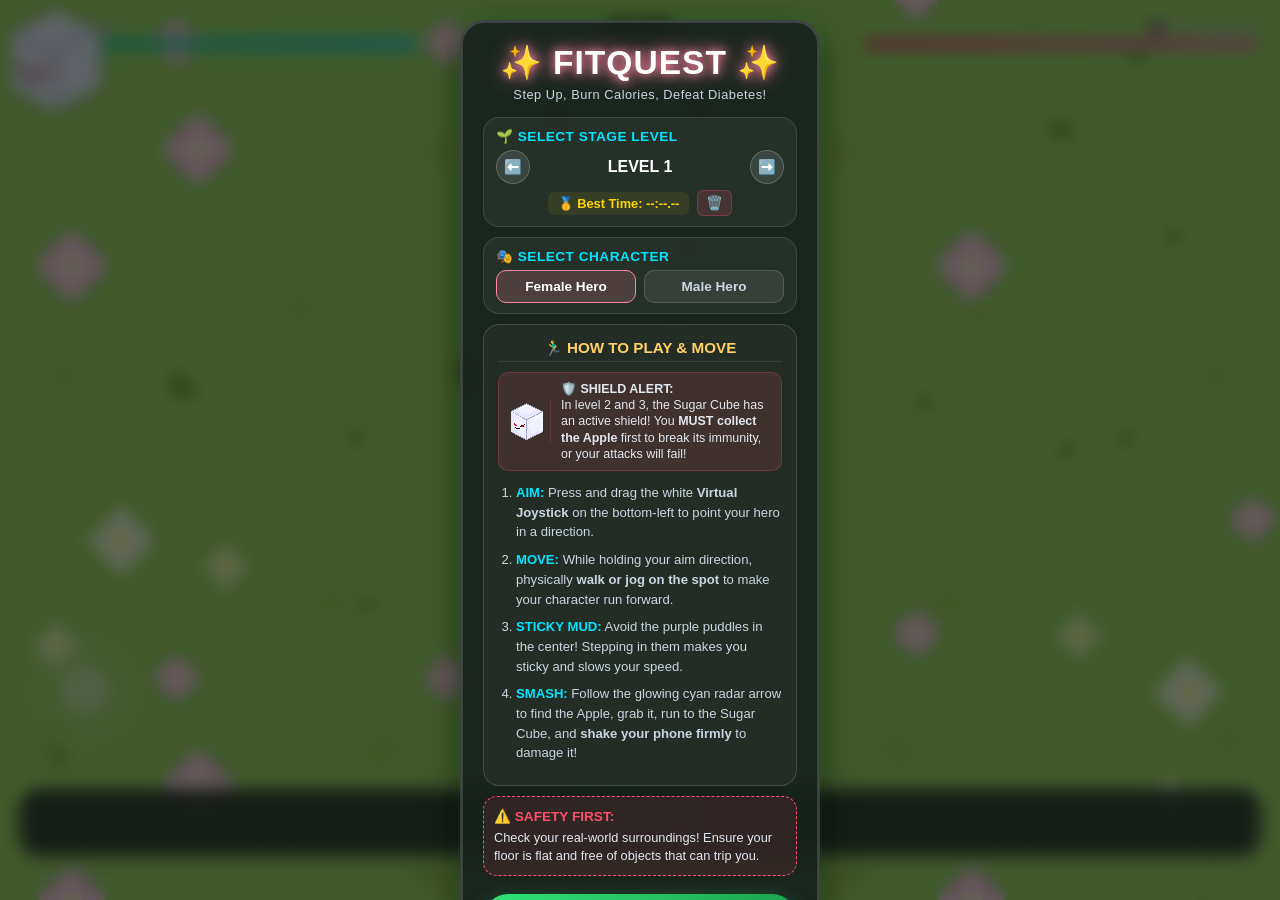
==== commit a5551fce: "Update index.html Here is what needs to be changed:  Add app.js: You need to load <script src="app" ====
--- a/index.html
+++ b/index.html
@@ -6,6 +6,11 @@
   <meta name="viewport" content="width=device-width, initial-scale=1.0, user-scalable=no">
   <link rel="manifest" href="manifest.json">
   <link rel="stylesheet" href="styles.css">
+
+  <link rel="preload" href="assets/hero-sprite.png" as="image">
+  <link rel="preload" href="assets/hero-sprite2.png" as="image">
+  <link rel="preload" href="assets/attack-sprite.png" as="image">
+  <link rel="preload" href="assets/attack-sprite2.png" as="image">
 </head>
 <body>
 
@@ -66,9 +71,13 @@
         </p>
       </div>
 
-      <div id="menu-actions-container" style="width: 100%;">
-        <button class="cta-btn pulse-button" id="action-btn" onclick="igniteEngine()">START QUEST 🎮</button>
-      </div>
+    <div id="menu-actions-container" style="width: 100%; display: flex; flex-direction: column; gap: 10px;">
+      <button class="cta-btn pulse-button" id="action-btn" onclick="igniteEngine()">START QUEST 🎮</button>
+      
+      <button id="install-btn" class="secondary-btn" style="display: none; border-style: dashed; border-color: var(--powerup);">
+        📲 INSTALL APP
+      </button>
+    </div>
     </div>
   </div>
 
@@ -111,17 +120,8 @@
   </div>
 </div>
 
+<script src="app.js"></script>
 <script src="game.js"></script>
-
-<script>
-  if ('serviceWorker' in navigator) {
-    window.addEventListener('load', () => {
-      navigator.serviceWorker.register('./sw.js')
-        .then(reg => console.log('FitQuest PWA Setup: Service Worker active!', reg.scope))
-        .catch(err => console.error('FitQuest PWA Setup: Registration failed.', err));
-    });
-  }
-</script>
 
 </body>
 </html>
--- a/styles.css
+++ b/styles.css
@@ -330,12 +330,19 @@
   will-change: left, top;
   background-image: url('assets/hero-sprite.png'); 
   background-repeat: no-repeat;
-  background-size: 300% 400%;   
-  background-position: 50% 0%;  
+  background-size: 300px 400px; /* FIXED: Converted from percentages to match pixel tracking steps */  
+  background-position: -100px 0px;  
   image-rendering: pixelated;   
   z-index: 6;
   transition: filter 0.2s;
 }
+
+/* DYNAMIC GENDER ATTACK SHEET DIMENSIONS */
+#player.attacking {
+  background-image: var(--attack-sprite) !important;
+  background-size: 300px 400px !important; /* 3 Columns x 100px, 4 Rows x 100px */
+}
+
 /* Visual indicator when stuck in mud puddle */
 #player.sticky-slow {
   filter: sepia(0.5) saturate(2) hue-rotate(-45deg) brightness(0.8);
@@ -376,7 +383,7 @@
   background-size: contain;
   background-position: bottom center;
   image-rendering: pixelated;
-  z-index: 5;
+  z-index: 11; /* ⬅️ CHANGED: Greater than #ui-layer (10) so it renders on top */
   transform-origin: bottom center;
   animation: enemyIdleAnimation 1.4s infinite alternate ease-in-out;
   transition: filter 0.3s;
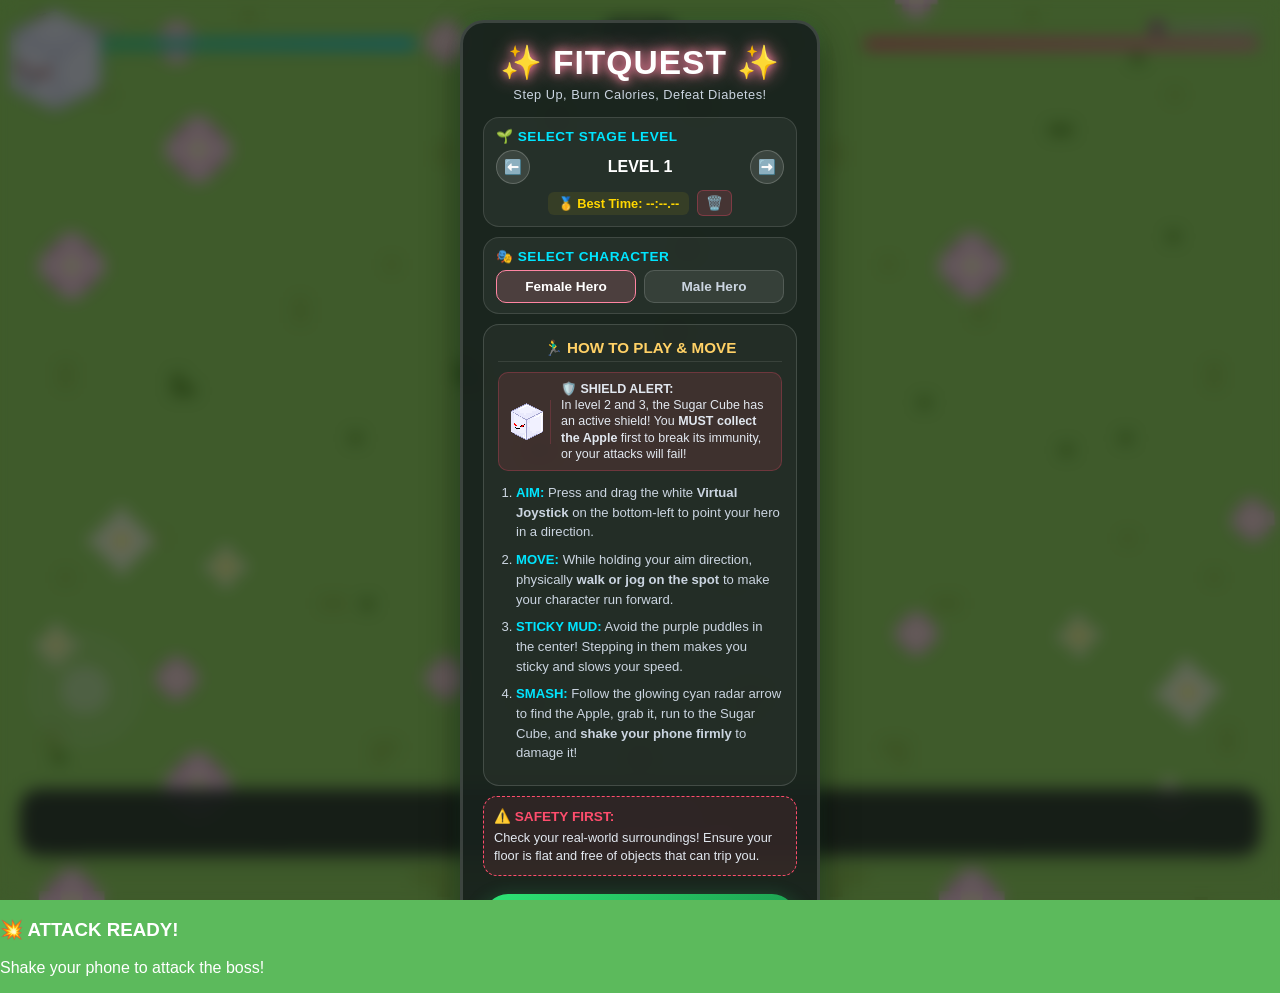
==== commit 90f76cc9: "Update index.html To implement an alert that tells the player to "shake your phone to attack the bos" ====
--- a/index.html
+++ b/index.html
@@ -120,6 +120,13 @@
   </div>
 </div>
 
+  <div id="action-alert" class="hidden">
+  <div class="alert-content">
+    <h3>💥 ATTACK READY!</h3>
+    <p>Shake your phone to attack the boss!</p>
+  </div>
+</div>
+
 <script src="app.js"></script>
 <script src="game.js"></script>
 
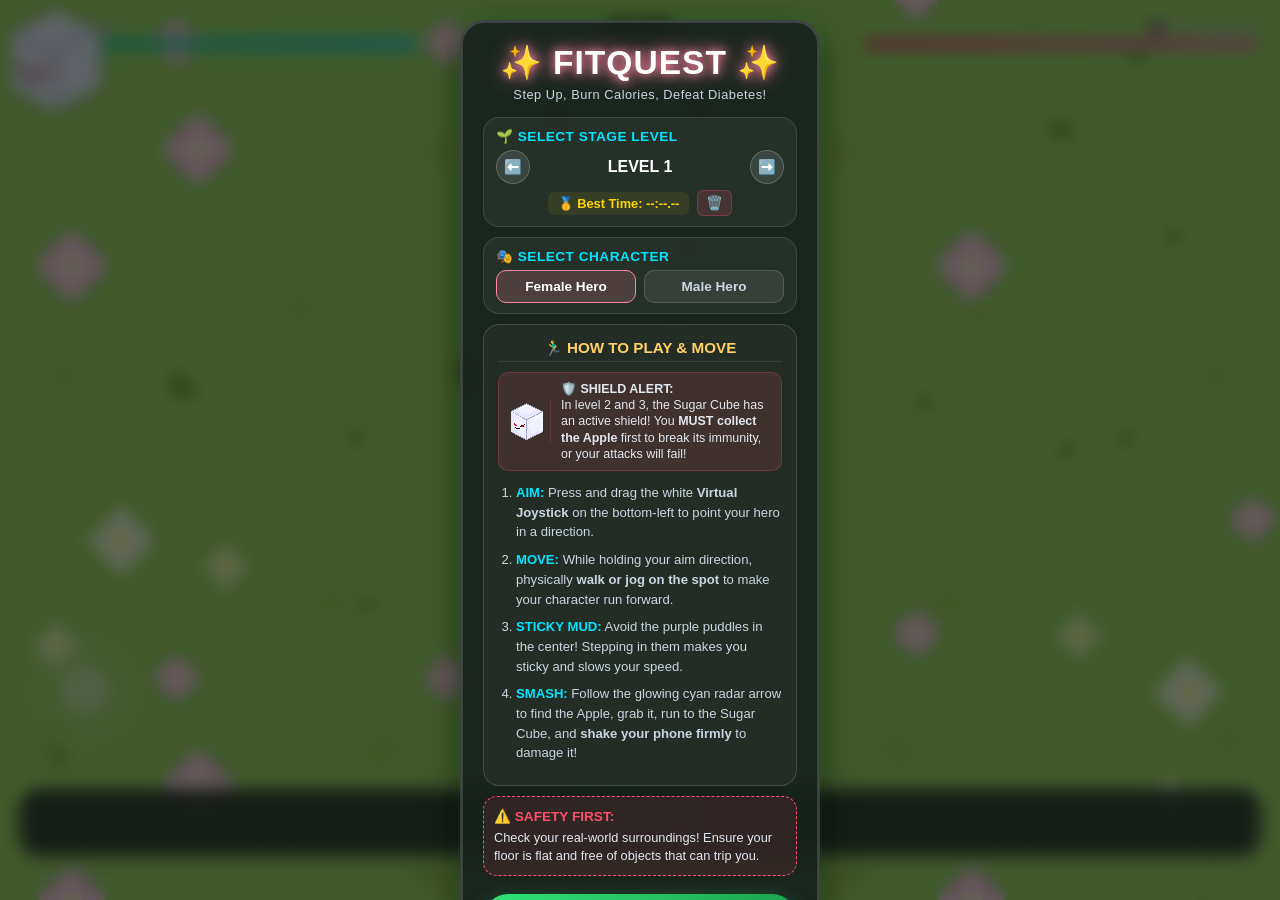
==== commit 381e1a69: "Update index.html old code" ====
--- a/index.html
+++ b/index.html
@@ -120,13 +120,6 @@
   </div>
 </div>
 
-  <div id="action-alert" class="hidden">
-  <div class="alert-content">
-    <h3>💥 ATTACK READY!</h3>
-    <p>Shake your phone to attack the boss!</p>
-  </div>
-</div>
-
 <script src="app.js"></script>
 <script src="game.js"></script>
 
--- a/styles.css
+++ b/styles.css
@@ -519,3 +519,23 @@
   border-radius: 50%;
   pointer-events: none;
 }
+
+#action-alert {
+  position: absolute;
+  top: 20%;
+  left: 50%;
+  transform: translateX(-50%);
+  background: rgba(255, 77, 109, 0.9);
+  color: white;
+  padding: 15px 25px;
+  border-radius: 15px;
+  text-align: center;
+  z-index: 1000;
+  transition: opacity 0.3s;
+  pointer-events: none;
+}
+
+#action-alert.hidden {
+  opacity: 0;
+  visibility: hidden;
+}
